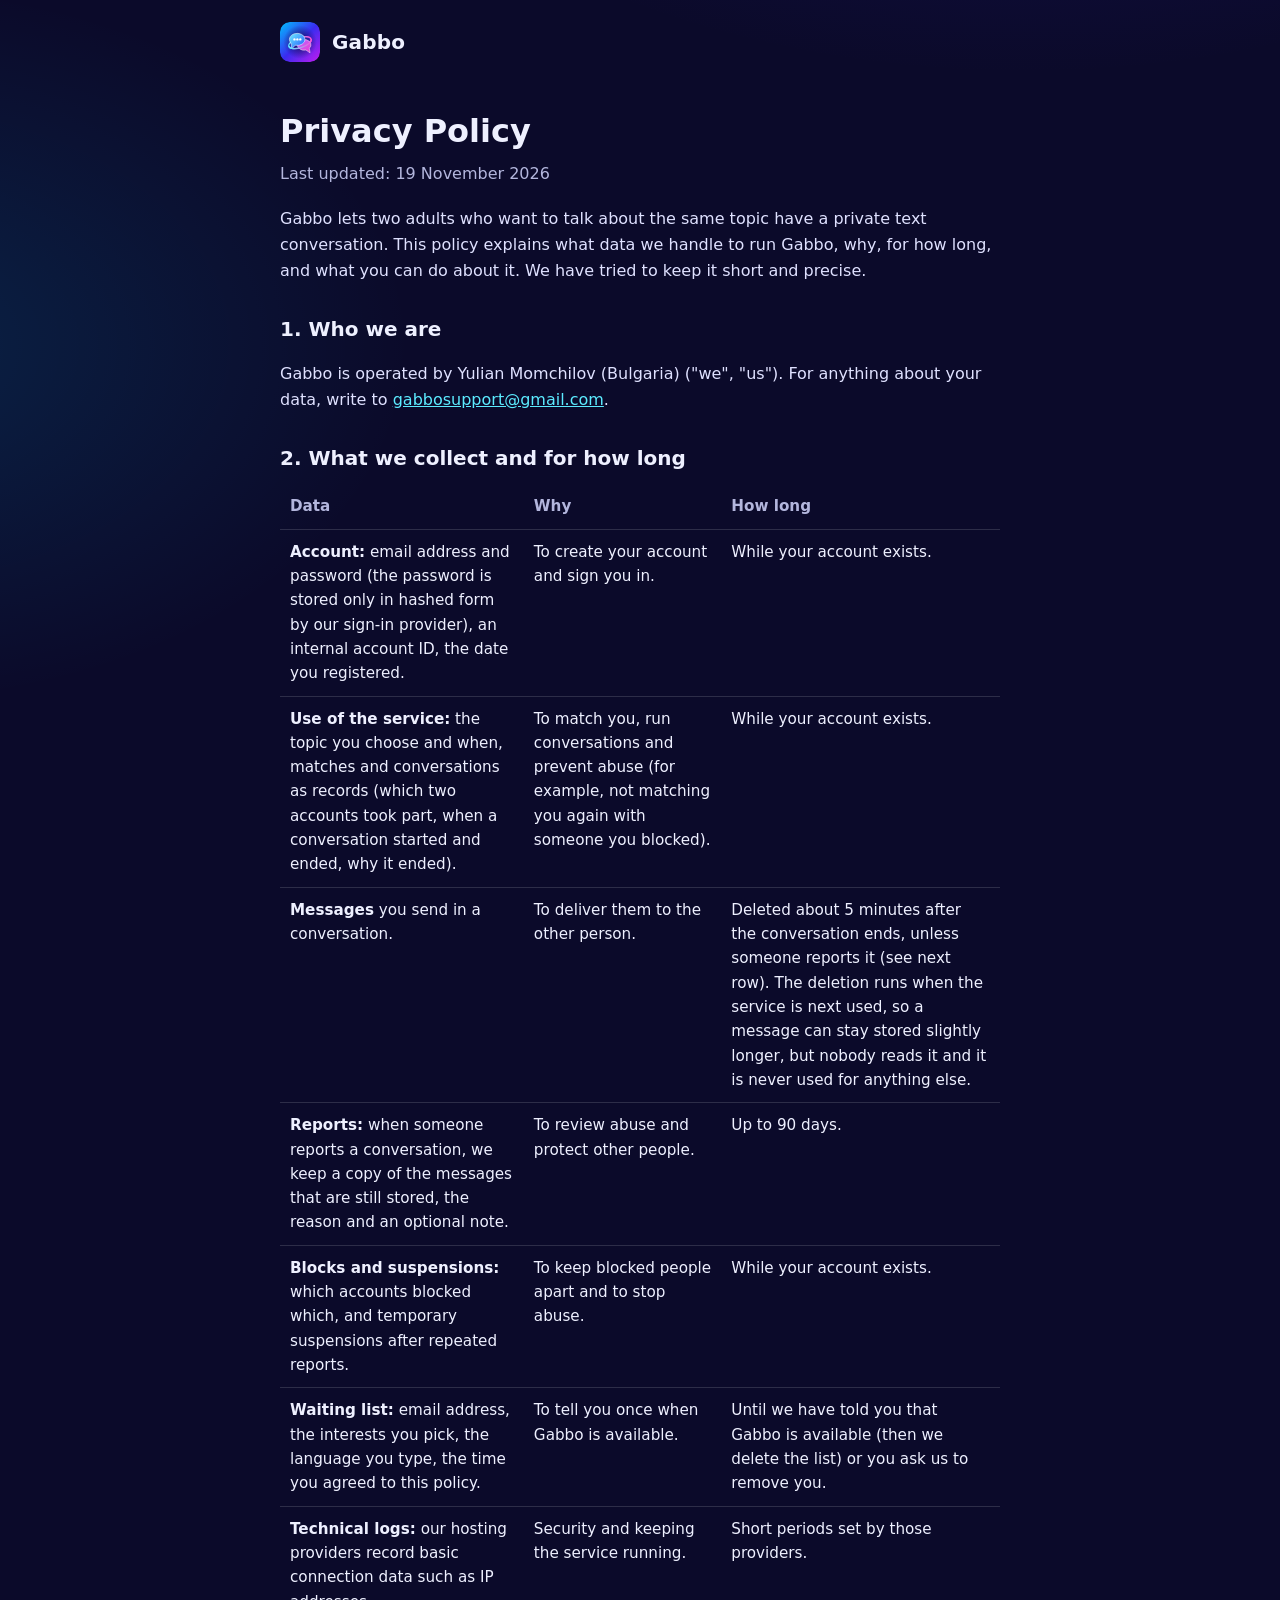
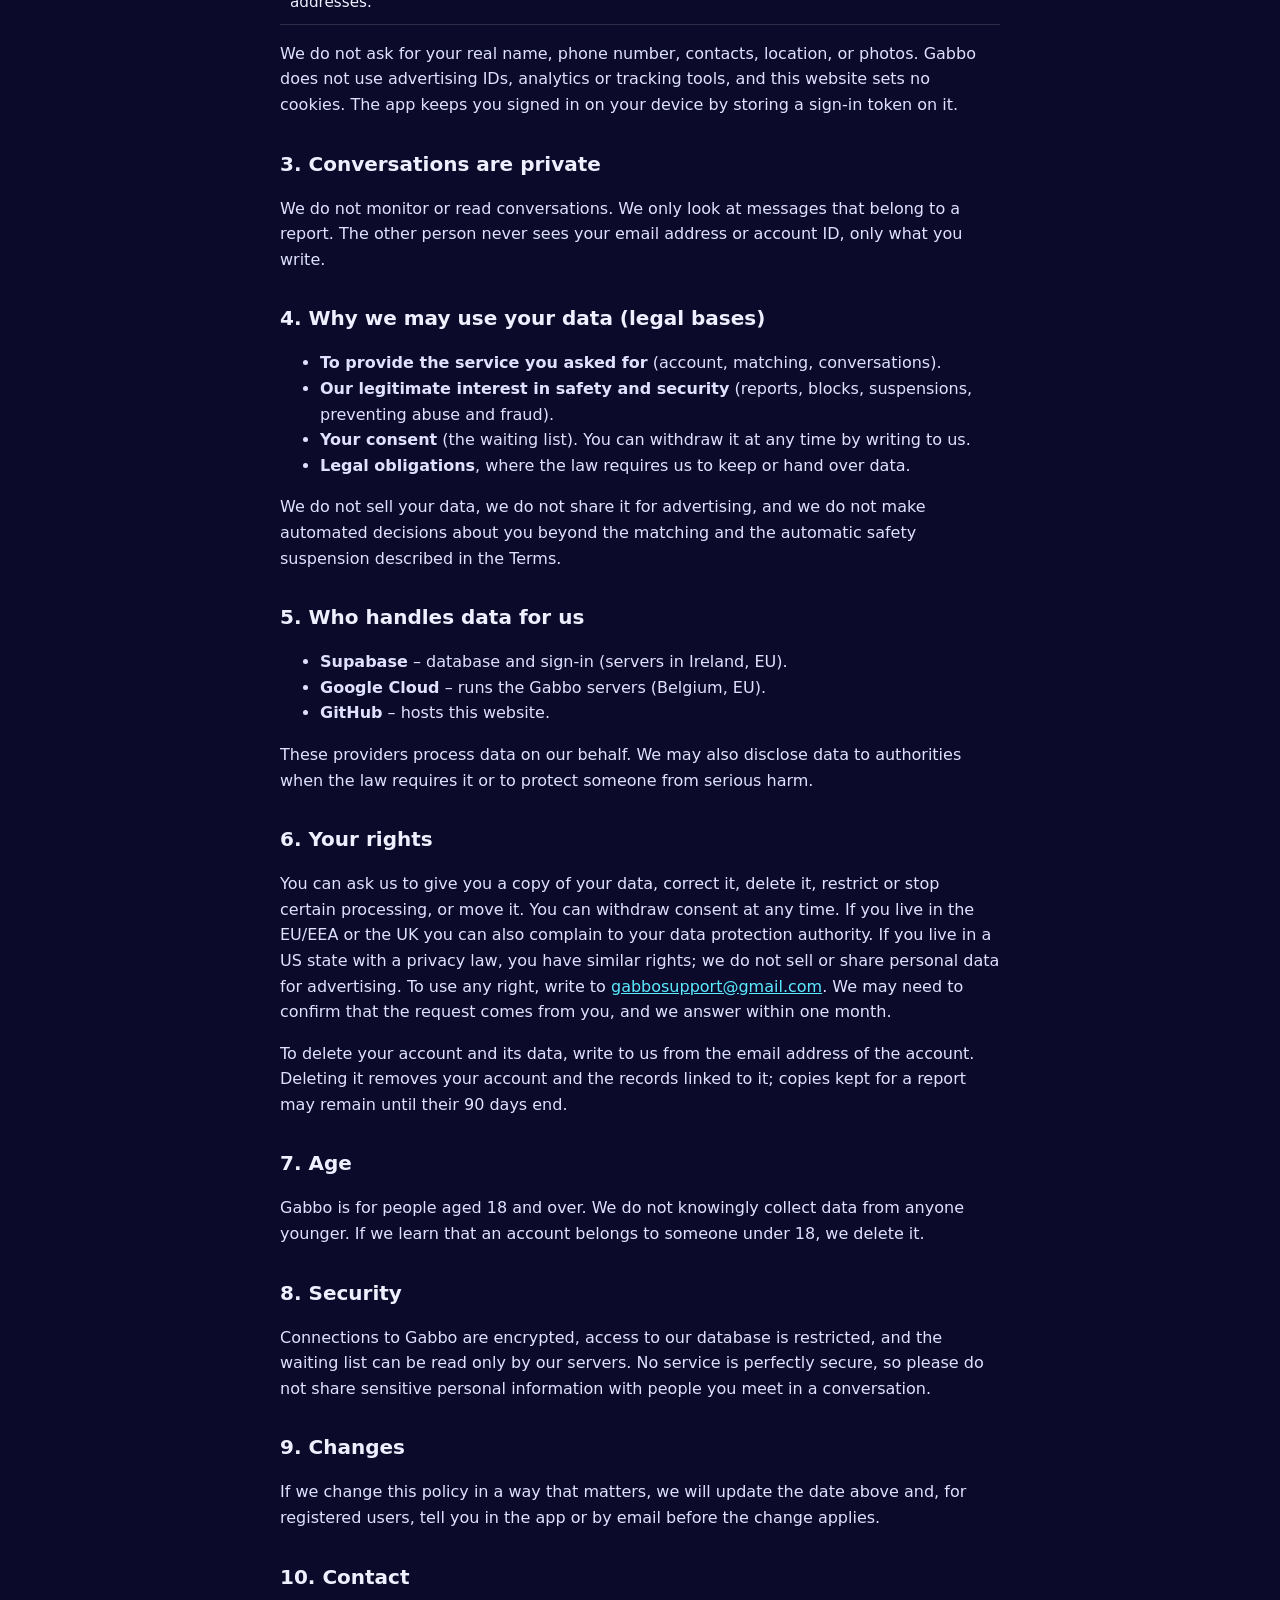
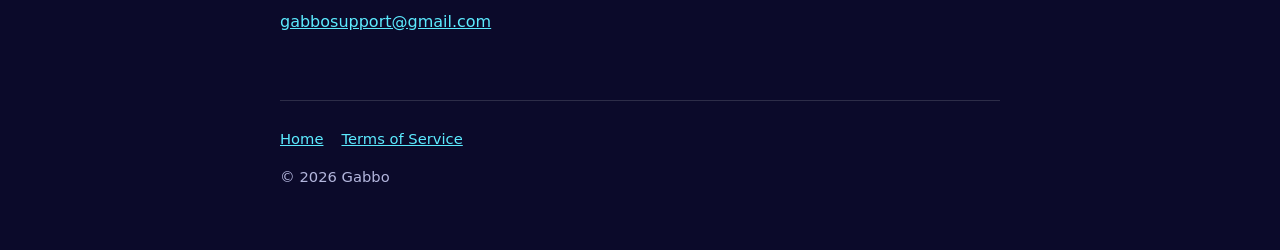
==== privacy.html @ 61407200 "Gabbo public site: waiting list, privacy policy, terms Co-Authored-By: Claude Sonnet 5.5 <noreply@an" ====
<!DOCTYPE html>
<html lang="en">
<head>
<meta charset="utf-8">
<meta name="viewport" content="width=device-width, initial-scale=1">
<title>Privacy Policy – Gabbo</title>
<meta name="robots" content="index,follow">
<link rel="icon" type="image/svg+xml" href="favicon.svg">
<link rel="stylesheet" href="style.css">
</head>
<body>
<div class="wrap">
  <header class="top"><a class="brand" href="./"><img src="favicon.svg" alt="" width="40" height="40"><span>Gabbo</span></a></header>
  <main class="doc">
    <h1>Privacy Policy</h1>
    <p class="meta">Last updated: 19 November 2026</p>

    <p>Gabbo lets two adults who want to talk about the same topic have a private text conversation. This policy explains what data we handle to run Gabbo, why, for how long, and what you can do about it. We have tried to keep it short and precise.</p>

    <h2>1. Who we are</h2>
    <p>Gabbo is operated by Yulian Momchilov (Bulgaria) ("we", "us"). For anything about your data, write to <a href="mailto:gabbosupport@gmail.com">gabbosupport@gmail.com</a>.</p>

    <h2>2. What we collect and for how long</h2>
    <table>
      <thead><tr><th>Data</th><th>Why</th><th>How long</th></tr></thead>
      <tbody>
        <tr><td data-label="Data"><strong>Account:</strong> email address and password (the password is stored only in hashed form by our sign-in provider), an internal account ID, the date you registered.</td><td data-label="Why">To create your account and sign you in.</td><td data-label="How long">While your account exists.</td></tr>
        <tr><td data-label="Data"><strong>Use of the service:</strong> the topic you choose and when, matches and conversations as records (which two accounts took part, when a conversation started and ended, why it ended).</td><td data-label="Why">To match you, run conversations and prevent abuse (for example, not matching you again with someone you blocked).</td><td data-label="How long">While your account exists.</td></tr>
        <tr><td data-label="Data"><strong>Messages</strong> you send in a conversation.</td><td data-label="Why">To deliver them to the other person.</td><td data-label="How long">Deleted about 5 minutes after the conversation ends, unless someone reports it (see next row). The deletion runs when the service is next used, so a message can stay stored slightly longer, but nobody reads it and it is never used for anything else.</td></tr>
        <tr><td data-label="Data"><strong>Reports:</strong> when someone reports a conversation, we keep a copy of the messages that are still stored, the reason and an optional note.</td><td data-label="Why">To review abuse and protect other people.</td><td data-label="How long">Up to 90 days.</td></tr>
        <tr><td data-label="Data"><strong>Blocks and suspensions:</strong> which accounts blocked which, and temporary suspensions after repeated reports.</td><td data-label="Why">To keep blocked people apart and to stop abuse.</td><td data-label="How long">While your account exists.</td></tr>
        <tr><td data-label="Data"><strong>Waiting list:</strong> email address, the interests you pick, the language you type, the time you agreed to this policy.</td><td data-label="Why">To tell you once when Gabbo is available.</td><td data-label="How long">Until we have told you that Gabbo is available (then we delete the list) or you ask us to remove you.</td></tr>
        <tr><td data-label="Data"><strong>Technical logs:</strong> our hosting providers record basic connection data such as IP addresses.</td><td data-label="Why">Security and keeping the service running.</td><td data-label="How long">Short periods set by those providers.</td></tr>
      </tbody>
    </table>
    <p>We do not ask for your real name, phone number, contacts, location, or photos. Gabbo does not use advertising IDs, analytics or tracking tools, and this website sets no cookies. The app keeps you signed in on your device by storing a sign-in token on it.</p>

    <h2>3. Conversations are private</h2>
    <p>We do not monitor or read conversations. We only look at messages that belong to a report. The other person never sees your email address or account ID, only what you write.</p>

    <h2>4. Why we may use your data (legal bases)</h2>
    <ul>
      <li><strong>To provide the service you asked for</strong> (account, matching, conversations).</li>
      <li><strong>Our legitimate interest in safety and security</strong> (reports, blocks, suspensions, preventing abuse and fraud).</li>
      <li><strong>Your consent</strong> (the waiting list). You can withdraw it at any time by writing to us.</li>
      <li><strong>Legal obligations</strong>, where the law requires us to keep or hand over data.</li>
    </ul>
    <p>We do not sell your data, we do not share it for advertising, and we do not make automated decisions about you beyond the matching and the automatic safety suspension described in the Terms.</p>

    <h2>5. Who handles data for us</h2>
    <ul>
      <li><strong>Supabase</strong> – database and sign-in (servers in Ireland, EU).</li>
      <li><strong>Google Cloud</strong> – runs the Gabbo servers (Belgium, EU).</li>
      <li><strong>GitHub</strong> – hosts this website.</li>
    </ul>
    <p>These providers process data on our behalf. We may also disclose data to authorities when the law requires it or to protect someone from serious harm.</p>

    <h2>6. Your rights</h2>
    <p>You can ask us to give you a copy of your data, correct it, delete it, restrict or stop certain processing, or move it. You can withdraw consent at any time. If you live in the EU/EEA or the UK you can also complain to your data protection authority. If you live in a US state with a privacy law, you have similar rights; we do not sell or share personal data for advertising. To use any right, write to <a href="mailto:gabbosupport@gmail.com">gabbosupport@gmail.com</a>. We may need to confirm that the request comes from you, and we answer within one month.</p>
    <p>To delete your account and its data, write to us from the email address of the account. Deleting it removes your account and the records linked to it; copies kept for a report may remain until their 90 days end.</p>

    <h2>7. Age</h2>
    <p>Gabbo is for people aged 18 and over. We do not knowingly collect data from anyone younger. If we learn that an account belongs to someone under 18, we delete it.</p>

    <h2>8. Security</h2>
    <p>Connections to Gabbo are encrypted, access to our database is restricted, and the waiting list can be read only by our servers. No service is perfectly secure, so please do not share sensitive personal information with people you meet in a conversation.</p>

    <h2>9. Changes</h2>
    <p>If we change this policy in a way that matters, we will update the date above and, for registered users, tell you in the app or by email before the change applies.</p>

    <h2>10. Contact</h2>
    <p><a href="mailto:gabbosupport@gmail.com">gabbosupport@gmail.com</a></p>
  </main>
  <footer>
    <nav><a href="./">Home</a><a href="terms.html">Terms of Service</a></nav>
    <p>&copy; 2026 Gabbo</p>
  </footer>
</div>
</body>
</html>
---- style.css ----
:root {
  --bg: #0b0a2a;
  --card: rgba(255, 255, 255, 0.06);
  --line: rgba(255, 255, 255, 0.14);
  --text: #eef0ff;
  --muted: #b3b6dd;
  --cyan: #5cebff;
  --magenta: #ff4fd8;
  --ok: #6dffb2;
  --err: #ff8aa0;
}
* { box-sizing: border-box; }
html { color-scheme: dark; }
body {
  margin: 0;
  font-family: system-ui, -apple-system, "Segoe UI", Roboto, "Helvetica Neue", Arial, sans-serif;
  line-height: 1.6;
  color: var(--text);
  background: radial-gradient(1200px 700px at 80% -10%, #3a2bef33, transparent 60%),
              radial-gradient(900px 600px at -10% 10%, #00c2ff22, transparent 60%),
              var(--bg);
  min-height: 100vh;
}
a { color: var(--cyan); }
a:hover { color: #fff; }
.wrap { max-width: 760px; margin: 0 auto; padding: 0 20px; }
header.top { padding: 22px 0 0; }
.brand { display: inline-flex; align-items: center; gap: 12px; text-decoration: none; color: var(--text); font-weight: 700; font-size: 1.25rem; letter-spacing: 0.2px; }
.brand img { width: 40px; height: 40px; border-radius: 10px; }
.hero { padding: 48px 0 20px; }
.hero h1 { font-size: clamp(2rem, 6vw, 3.1rem); line-height: 1.1; margin: 0 0 16px; }
.grad { background: linear-gradient(90deg, var(--cyan), var(--magenta)); -webkit-background-clip: text; background-clip: text; color: transparent; }
.lead { font-size: 1.15rem; color: var(--muted); max-width: 40em; margin: 0; }
.points { display: grid; gap: 14px; grid-template-columns: repeat(auto-fit, minmax(210px, 1fr)); margin: 30px 0 10px; padding: 0; list-style: none; }
.points li { background: var(--card); border: 1px solid var(--line); border-radius: 16px; padding: 16px 18px; }
.points strong { display: block; margin-bottom: 4px; }
.points span { color: var(--muted); font-size: 0.95rem; }
.card { background: var(--card); border: 1px solid var(--line); border-radius: 20px; padding: 24px; margin: 30px 0; }
.card h2 { margin: 0 0 6px; font-size: 1.4rem; }
.card p.sub { margin: 0 0 18px; color: var(--muted); }
label.field { display: block; font-weight: 600; margin: 14px 0 6px; }
input[type="email"], input[type="text"] {
  width: 100%; padding: 13px 14px; border-radius: 12px; border: 1px solid var(--line);
  background: rgba(0, 0, 0, 0.3); color: var(--text); font-size: 1rem;
}
input:focus-visible, button:focus-visible, a:focus-visible, .chip input:focus-visible + span { outline: 2px solid var(--cyan); outline-offset: 2px; }
.hint { font-size: 0.88rem; color: var(--muted); margin: 6px 0 0; }
fieldset { border: 0; padding: 0; margin: 16px 0 0; }
legend { font-weight: 600; padding: 0; margin-bottom: 8px; }
.chips { display: flex; flex-wrap: wrap; gap: 8px; }
.chip { position: relative; }
.chip input { position: absolute; opacity: 0; inset: 0; width: 100%; height: 100%; margin: 0; cursor: pointer; }
.chip span { display: inline-block; padding: 8px 14px; border-radius: 999px; border: 1px solid var(--line); background: rgba(0, 0, 0, 0.25); font-size: 0.95rem; }
.chip input:checked + span { border-color: transparent; background: linear-gradient(90deg, #00a9e0, #c21cf0); color: #fff; }
.consent { display: flex; gap: 10px; align-items: flex-start; margin: 20px 0 6px; font-size: 0.95rem; }
.consent input { margin-top: 5px; width: 18px; height: 18px; flex: none; }
button.go {
  margin-top: 16px; width: 100%; padding: 14px 18px; border: 0; border-radius: 14px; font-size: 1.05rem; font-weight: 700;
  color: #0b0a2a; background: linear-gradient(90deg, var(--cyan), var(--magenta)); cursor: pointer;
}
button.go[disabled] { opacity: 0.6; cursor: progress; }
.msg { margin-top: 14px; padding: 12px 14px; border-radius: 12px; display: none; }
.msg.show { display: block; }
.msg.ok { background: rgba(109, 255, 178, 0.12); border: 1px solid rgba(109, 255, 178, 0.4); color: var(--ok); }
.msg.err { background: rgba(255, 138, 160, 0.12); border: 1px solid rgba(255, 138, 160, 0.4); color: var(--err); }
.trap { position: absolute; left: -9999px; width: 1px; height: 1px; overflow: hidden; }
footer { padding: 26px 0 46px; color: var(--muted); font-size: 0.92rem; border-top: 1px solid var(--line); margin-top: 40px; }
footer nav a { margin-right: 18px; }
.doc { padding: 26px 0 10px; }
.doc h1 { font-size: 2rem; margin: 10px 0 4px; }
.doc h2 { margin: 30px 0 6px; font-size: 1.25rem; }
.doc p, .doc li { color: #dfe1ff; }
.doc .meta { color: var(--muted); margin: 0 0 20px; }
.doc table { width: 100%; border-collapse: collapse; margin: 10px 0; font-size: 0.95rem; }
.doc th, .doc td { text-align: left; vertical-align: top; padding: 10px 10px; border-bottom: 1px solid var(--line); }
.doc th { color: var(--muted); font-weight: 600; }
.note { background: var(--card); border: 1px solid var(--line); border-radius: 14px; padding: 12px 16px; }

@media (max-width: 640px) {
  .doc table, .doc tbody, .doc tr, .doc td { display: block; width: 100%; }
  .doc thead { display: none; }
  .doc tr { background: var(--card); border: 1px solid var(--line); border-radius: 14px; margin: 12px 0; padding: 4px 14px 10px; }
  .doc td { border: 0; padding: 8px 0 0; }
  .doc td::before { content: attr(data-label); display: block; color: var(--muted); font-size: 0.8rem; text-transform: uppercase; letter-spacing: 0.04em; }
}
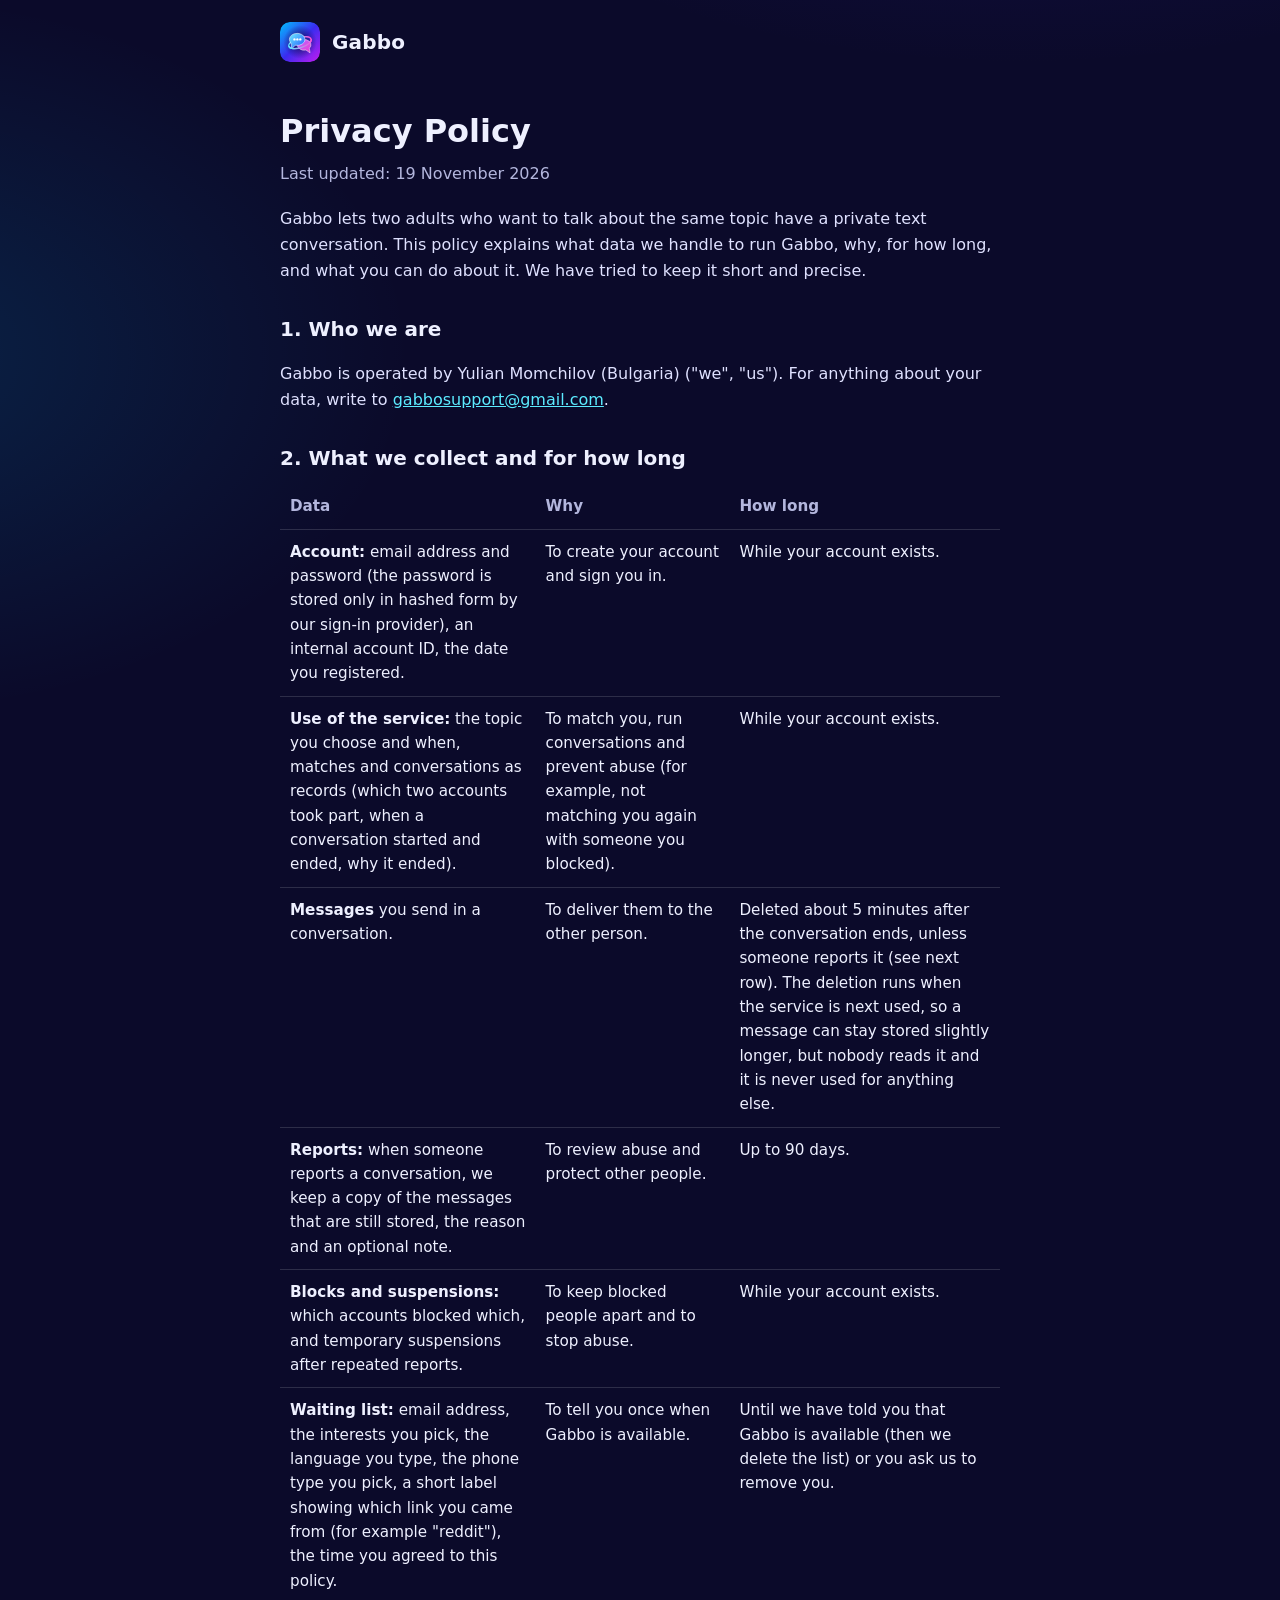
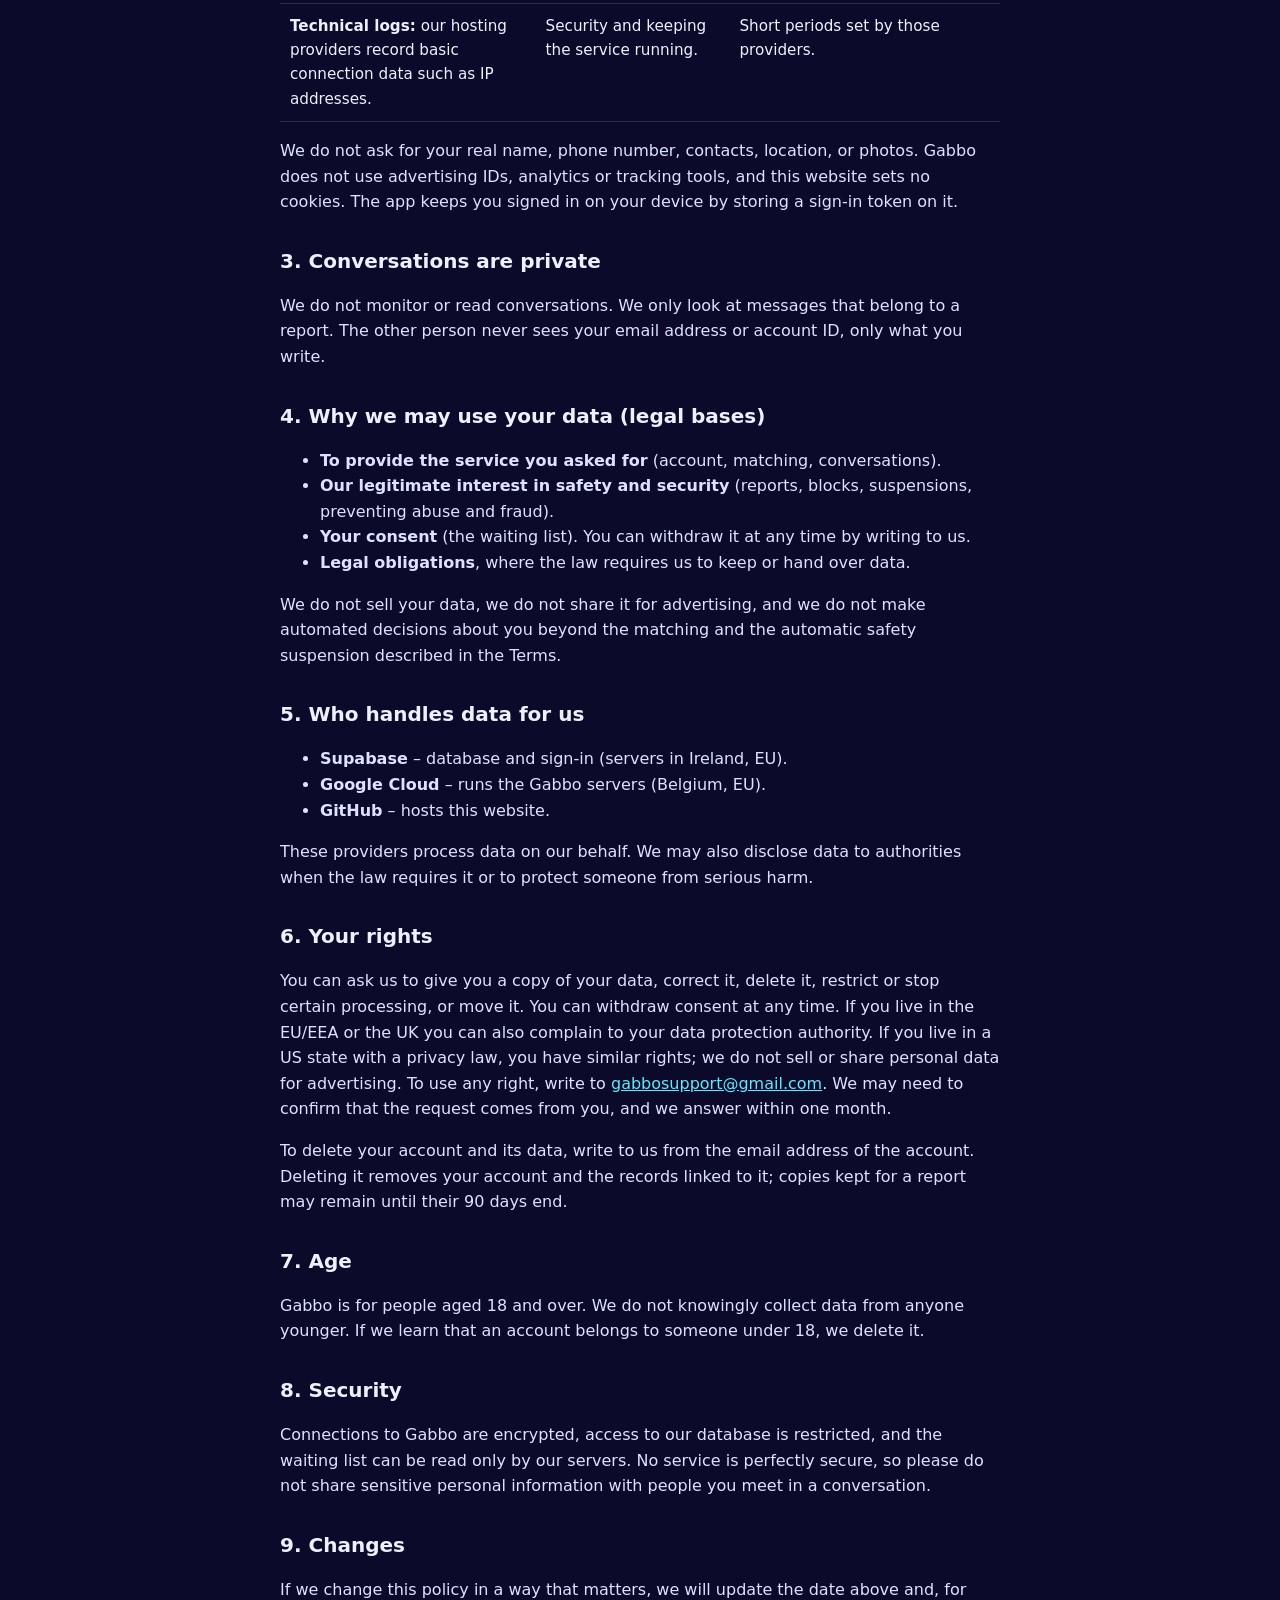
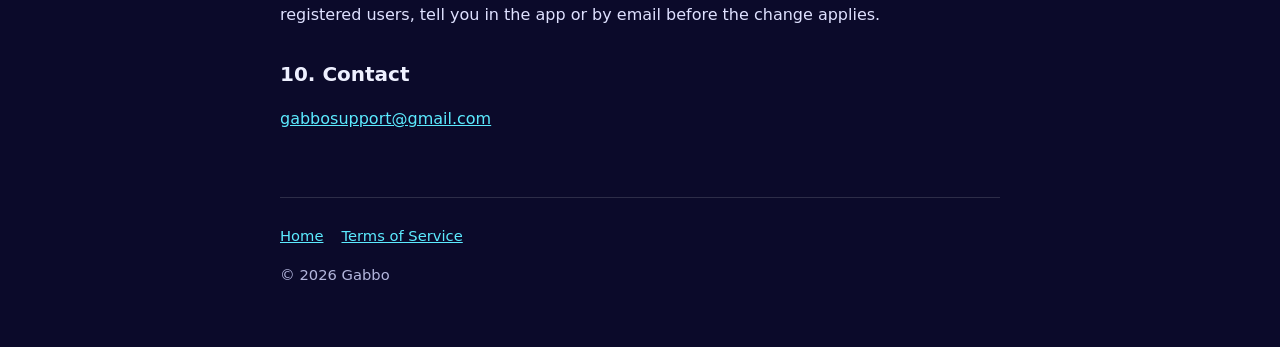
==== commit d4e27dcf: "Waiting-list page: Android first, phone type, source label (11-C)" ====
--- a/privacy.html
+++ b/privacy.html
@@ -29,7 +29,7 @@
         <tr><td data-label="Data"><strong>Messages</strong> you send in a conversation.</td><td data-label="Why">To deliver them to the other person.</td><td data-label="How long">Deleted about 5 minutes after the conversation ends, unless someone reports it (see next row). The deletion runs when the service is next used, so a message can stay stored slightly longer, but nobody reads it and it is never used for anything else.</td></tr>
         <tr><td data-label="Data"><strong>Reports:</strong> when someone reports a conversation, we keep a copy of the messages that are still stored, the reason and an optional note.</td><td data-label="Why">To review abuse and protect other people.</td><td data-label="How long">Up to 90 days.</td></tr>
         <tr><td data-label="Data"><strong>Blocks and suspensions:</strong> which accounts blocked which, and temporary suspensions after repeated reports.</td><td data-label="Why">To keep blocked people apart and to stop abuse.</td><td data-label="How long">While your account exists.</td></tr>
-        <tr><td data-label="Data"><strong>Waiting list:</strong> email address, the interests you pick, the language you type, the time you agreed to this policy.</td><td data-label="Why">To tell you once when Gabbo is available.</td><td data-label="How long">Until we have told you that Gabbo is available (then we delete the list) or you ask us to remove you.</td></tr>
+        <tr><td data-label="Data"><strong>Waiting list:</strong> email address, the interests you pick, the language you type, the phone type you pick, a short label showing which link you came from (for example "reddit"), the time you agreed to this policy.</td><td data-label="Why">To tell you once when Gabbo is available.</td><td data-label="How long">Until we have told you that Gabbo is available (then we delete the list) or you ask us to remove you.</td></tr>
         <tr><td data-label="Data"><strong>Technical logs:</strong> our hosting providers record basic connection data such as IP addresses.</td><td data-label="Why">Security and keeping the service running.</td><td data-label="How long">Short periods set by those providers.</td></tr>
       </tbody>
     </table>
--- a/style.css
+++ b/style.css
@@ -83,3 +83,6 @@
   .doc td { border: 0; padding: 8px 0 0; }
   .doc td::before { content: attr(data-label); display: block; color: var(--muted); font-size: 0.8rem; text-transform: uppercase; letter-spacing: 0.04em; }
 }
+
+select { width: 100%; padding: 12px 14px; border-radius: 10px; border: 1px solid var(--line); background: rgba(0, 0, 0, 0.25); color: inherit; font: inherit; }
+select:focus-visible { outline: 2px solid var(--cyan); outline-offset: 2px; }
